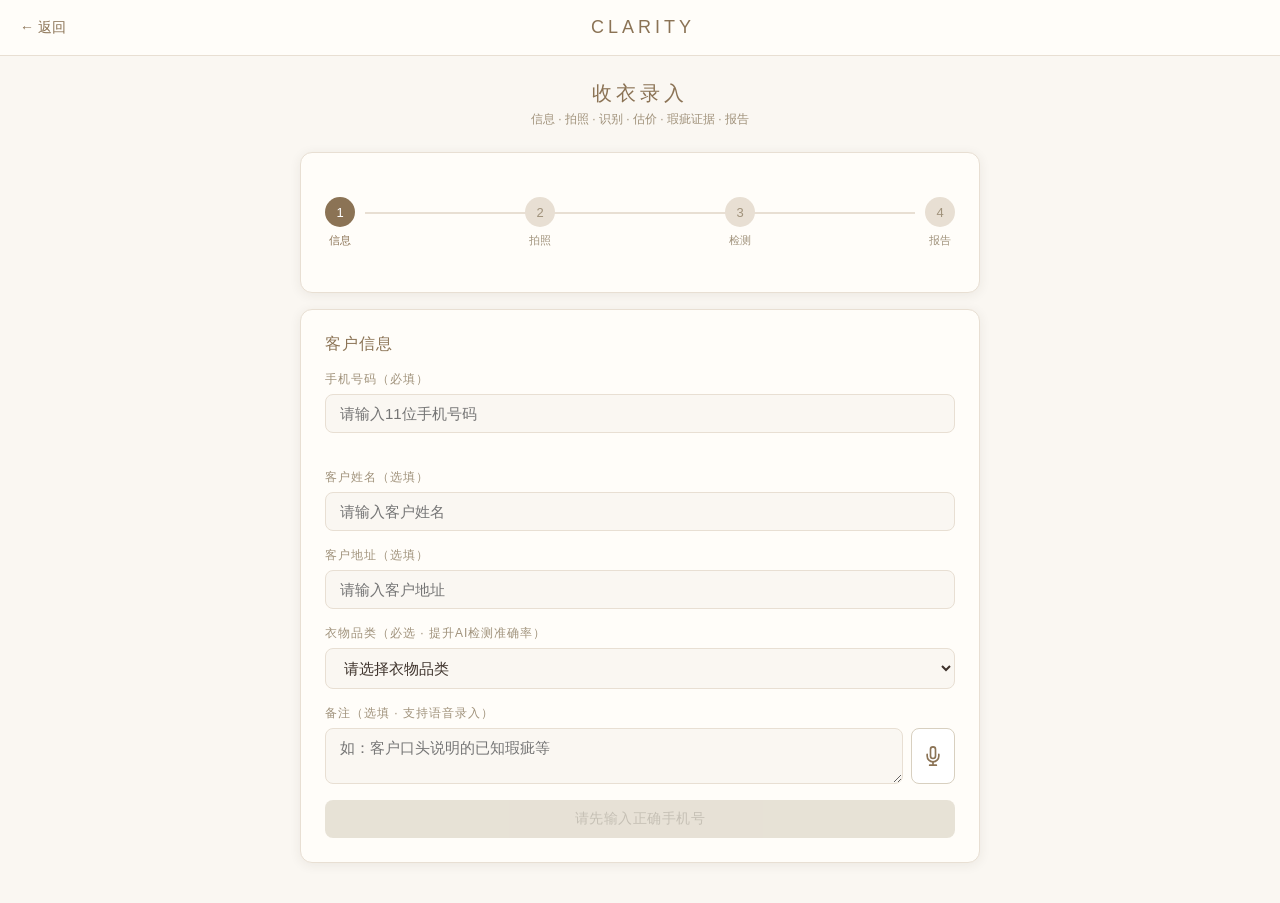
==== templates/intake.html @ 0cf4299a "Add files via upload" ====
<!DOCTYPE html>
<html lang="zh-CN">
<head>
<meta charset="UTF-8">
<meta name="viewport" content="width=device-width, initial-scale=1.0, user-scalable=no">
<title>收衣录入 · 极净奢护</title>
<link rel="stylesheet" href="/static/css/style.css">
<style>
  .defect-section { margin-top: 20px; border-top: 1px solid var(--border); padding-top: 16px; }
  .defect-section-title {
    font-size: 14px; font-weight: 500; color: #C44; letter-spacing: 1px;
    margin-bottom: 12px; display: flex; align-items: center; gap: 8px;
  }
  .defect-count { font-size: 22px; font-weight: 300; }
  .defect-card {
    display: flex; gap: 14px; background: #FFFAF5; border: 1px solid #F0D8C0;
    border-radius: var(--radius); padding: 14px; margin-bottom: 10px;
    align-items: flex-start;
  }
  .defect-card.severe { background: #FFF5F5; border-color: #F5C0C0; }
  .defect-thumb {
    width: 80px; height: 80px; border-radius: 6px; overflow: hidden;
    position: relative; flex-shrink: 0; background: #f0e8db;
    border: 1px solid #e0d5c5;
  }
  .defect-thumb img { width: 100%; height: 100%; object-fit: cover; }
  .defect-thumb .marker {
    position: absolute; border: 2px solid #E44; border-radius: 50%;
    box-shadow: 0 0 0 2px rgba(228,68,68,0.25);
    animation: pulse-marker 1.5s ease-in-out infinite;
  }
  @keyframes pulse-marker {
    0%, 100% { box-shadow: 0 0 0 2px rgba(228,68,68,0.25); }
    50% { box-shadow: 0 0 0 6px rgba(228,68,68,0.08); }
  }
  .defect-info { flex: 1; min-width: 0; }
  .defect-info .name { font-size: 14px; font-weight: 500; color: var(--text); display: flex; align-items: center; gap: 6px; }
  .defect-info .desc { font-size: 12px; color: var(--text-muted); margin-top: 4px; line-height: 1.5; }
  .defect-info .risk {
    font-size: 11px; color: #C44; margin-top: 6px; padding: 6px 8px;
    background: #FFF0F0; border-radius: 4px; border-left: 2px solid #E88;
  }
  .sev-tag {
    display: inline-block; padding: 2px 8px; border-radius: 10px; font-size: 10px; font-weight: 500; letter-spacing: 0.5px;
  }
  .sev-low { background: #FFF8E1; color: #F57F17; }
  .sev-medium { background: #FFF0E0; color: #E65100; }
  .sev-high { background: #FFE0E0; color: #C62828; }
  .no-defect { text-align: center; padding: 16px; color: var(--sage); font-size: 13px; }
  .defect-actions { display: flex; gap: 8px; margin-top: 10px; }
  .defect-btn {
    padding: 6px 14px; border-radius: 4px; font-size: 12px; cursor: pointer;
    border: 1px solid; transition: all 0.2s; font-weight: 500; letter-spacing: 0.5px;
  }
  .defect-btn.confirm {
    background: #F2FAF4; color: #4A7C59; border-color: #7BAF8A;
  }
  .defect-btn.confirm:hover { background: #4A7C59; color: #fff; }
  .defect-btn.confirm.active { background: #4A7C59; color: #fff; pointer-events: none; }
  .defect-btn.delete {
    background: #FFF5F5; color: #C62828; border-color: #E8A0A0;
  }
  .defect-btn.delete:hover { background: #C62828; color: #fff; }
  .defect-card.confirmed { border-left: 4px solid #4A7C59; background: #F6FAF7; }
  .defect-card.confirmed .defect-thumb { border-color: #7BAF8A; }
  .defect-card.deleted {
    opacity: 0.35; transform: scale(0.98); transition: all 0.35s ease;
    pointer-events: none;
  }
  .delete-badge {
    position: absolute; top: 0; left: 0; right: 0; bottom: 0;
    background: rgba(198,40,40,0.12); display: flex; align-items: center; justify-content: center;
    font-size: 28px;
  }
  .confirm-badge {
    display: inline-block; background: #4A7C59; color: #fff; padding: 1px 8px;
    border-radius: 3px; font-size: 10px; font-weight: 500; margin-left: 6px;
  }
  .phone-hint { font-size: 11px; margin-top: 4px; min-height: 16px; transition: color 0.2s; }
  .phone-hint.error { color: #C62828; }
  .phone-hint.valid { color: #4A7C59; }
  .form-input.input-error { border-color: #E88; background: #FFF5F5; }
  .form-input.input-valid { border-color: #7BAF8A; background: #F6FAF7; }
  .photo-annotated {
    position: relative; border-radius: var(--radius); overflow: hidden;
    margin-bottom: 12px; background: #f0e8db;
  }
  .photo-annotated img { width: 100%; display: block; }
  .photo-annotated .anno-dot {
    position: absolute; width: 28px; height: 28px; border-radius: 50%;
    border: 2px solid #E44; background: rgba(228,68,68,0.2);
    box-shadow: 0 0 0 4px rgba(228,68,68,0.12);
    transform: translate(-50%, -50%); cursor: pointer;
    animation: pulse-marker 1.5s ease-in-out infinite;
    display: flex; align-items: center; justify-content: center;
    font-size: 12px; color: #fff; font-weight: 600;
  }

  /* ─── 语音录入 ─── */
  .voice-group { display: flex; gap: 8px; align-items: stretch; }
  .voice-group textarea.form-input { flex: 1; resize: vertical; min-height: 42px; }
  .btn-voice {
    width: 44px; min-width: 44px; border: 1.5px solid #D8D0C0; border-radius: var(--radius);
    background: #fff; color: #8B7355; cursor: pointer; display: flex;
    align-items: center; justify-content: center; font-size: 20px;
    transition: all 0.25s; position: relative; flex-shrink: 0;
  }
  .btn-voice:hover { border-color: #B8A080; color: #6B5D4A; background: #FAF8F5; }
  .btn-voice.recording {
    background: #FFF0F0; border-color: #E88; color: #C62828;
    animation: voice-pulse 1.2s ease-in-out infinite;
  }
  @keyframes voice-pulse {
    0%, 100% { box-shadow: 0 0 0 0 rgba(198,40,40,0.25); }
    50% { box-shadow: 0 0 0 10px rgba(198,40,40,0); }
  }
  .btn-voice.recording::after {
    content: ''; position: absolute; top: -4px; right: -4px; width: 10px; height: 10px;
    background: #C62828; border-radius: 50%; animation: voice-blink 0.8s step-end infinite;
  }
  @keyframes voice-blink {
    0%, 100% { opacity: 1; }
    50% { opacity: 0.2; }
  }
  .btn-voice:disabled { opacity: 0.4; cursor: not-allowed; border-color: #E8E0D8; }
  .voice-hint { font-size: 10px; color: var(--text-muted); margin-top: 4px; transition: color 0.3s; }
  .voice-hint.recording { color: #C62828; }

  /* ─── 报告按钮禁用态 ─── */
  .btn-success:disabled {
    background: #D8D0C0; border-color: #C8BFA8; color: #A09888;
    cursor: not-allowed; opacity: 0.6; box-shadow: none;
  }
  .btn-primary:disabled {
    background: #D8D0C0; border-color: #C8BFA8; color: #A09888;
    cursor: not-allowed; opacity: 0.6; box-shadow: none;
  }

  /* ─── 视频录制 ─── */
  .video-zone {
    border: 2px dashed #C8B8A0; border-radius: var(--radius); padding: 20px;
    text-align: center; cursor: pointer; transition: all 0.2s;
    background: #FAF8F5; margin-top: 12px;
  }
  .video-zone:hover { border-color: #8B7355; background: #F5F1E8; }
  .video-zone .icon { font-size: 28px; margin-bottom: 6px; }
  .video-zone .hint { font-size: 12px; color: var(--text-muted); }
  .video-zone .hint strong { color: var(--earth); }
  .video-zone input[type="file"] { display: none; }
  .video-preview { margin-top: 8px; }
  .video-preview video { width: 100%; max-height: 240px; border-radius: 8px; background: #000; }
  .video-preview .remove {
    position: absolute; top: 4px; right: 4px; width: 24px; height: 24px;
    background: rgba(0,0,0,0.55); color: #fff; border: none; border-radius: 50%;
    font-size: 14px; cursor: pointer; display: flex; align-items: center; justify-content: center;
  }
  .video-preview-item { position: relative; display: inline-block; width: 100%; max-width: 400px; }

</style>
</head>
<body>

<nav class="nav">
  <a href="/" style="text-decoration:none;color:var(--earth);font-size:14px;">&larr; 返回</a>
  <div class="nav-brand">CLARITY</div>
  <div style="width:40px"></div>
</nav>

<div class="container">
  <div style="text-align:center;margin-bottom:24px;">
    <h1 style="font-size:20px;font-weight:300;color:var(--earth);letter-spacing:4px;">收衣录入</h1>
    <p style="font-size:12px;color:var(--text-muted);margin-top:4px;">信息 · 拍照 · 识别 · 估价 · 瑕疵证据 · 报告</p>
  </div>

  <div class="card">
    <div class="steps" id="steps">
      <div class="step active" id="step1"><div class="dot">1</div>信息</div>
      <div class="step" id="step2"><div class="dot">2</div>拍照</div>
      <div class="step" id="step3"><div class="dot">3</div>检测</div>
      <div class="step" id="step4"><div class="dot">4</div>报告</div>
    </div>
  </div>

  <!-- 第一步：客户信息 -->
  <div id="section-info" class="card">
    <div class="card-title">客户信息</div>
    <div class="form-group">
      <label class="form-label">手机号码（必填）</label>
      <input type="tel" class="form-input" id="customerPhone" placeholder="请输入11位手机号码" maxlength="11" autocomplete="tel" inputmode="numeric" oninput="validatePhone()">
      <div class="phone-hint" id="phoneHint"></div>
    </div>
    <div class="form-group">
      <label class="form-label">客户姓名（选填）</label>
      <input type="text" class="form-input" id="customerName" placeholder="请输入客户姓名">
    </div>
    <div class="form-group">
      <label class="form-label">客户地址（选填）</label>
      <input type="text" class="form-input" id="customerAddress" placeholder="请输入客户地址">
    </div>
    <div class="form-group">
      <label class="form-label">衣物品类（必选 · 提升AI检测准确率）</label>
      <select class="form-input" id="garmentType" style="appearance:auto;cursor:pointer;">
        <option value="">请选择衣物品类</option>
        <option value="上衣">上衣</option>
        <option value="裤子">裤子</option>
        <option value="裙子">裙子</option>
        <option value="外套">外套</option>
        <option value="连衣裙">连衣裙</option>
        <option value="西装">西装</option>
        <option value="其他">其他</option>
      </select>
    </div>
    <div class="form-group">
      <label class="form-label">备注（选填 · 支持语音录入）</label>
      <div class="voice-group">
        <textarea class="form-input" id="notes" placeholder="如：客户口头说明的已知瑕疵等" rows="2"></textarea>
        <button class="btn-voice" id="btnVoice" onclick="toggleVoice()" title="语音录入">
          <svg width="20" height="20" viewBox="0 0 24 24" fill="none" stroke="currentColor" stroke-width="2" stroke-linecap="round" stroke-linejoin="round"><path d="M12 1a3 3 0 0 0-3 3v8a3 3 0 0 0 6 0V4a3 3 0 0 0-3-3z"/><path d="M19 10v2a7 7 0 0 1-14 0v-2"/><line x1="12" y1="19" x2="12" y2="23"/><line x1="8" y1="23" x2="16" y2="23"/></svg>
        </button>
      </div>
      <div class="voice-hint" id="voiceHint"></div>
    </div>
    <div style="display:flex;gap:12px;">
      <button class="btn btn-primary" id="btnNextInfo" onclick="goToUpload()" style="flex:1;" disabled>请先输入正确手机号</button>
    </div>
  </div>

  <!-- 第二步：上传照片 -->
  <div id="section-upload" class="card" style="display:none;">
    <div class="card-title">拍摄 / 上传衣物照片</div>
    <div class="upload-zone" id="uploadZone" onclick="document.getElementById('fileInput').click()">
      <div class="icon">&#128248;</div>
      <div class="hint">点击拍照或选择照片<br><strong>支持多张，建议拍摄商标、面料、整体、局部细节</strong></div>
      <input type="file" id="fileInput" accept="image/*" capture="environment" multiple hidden>
    </div>
    <div class="photo-preview" id="photoPreview"></div>

    <!-- 视频录制（可选） -->
    <div style="margin-top:20px;padding-top:16px;border-top:1px solid var(--border);">
      <div style="font-size:12px;color:var(--text-muted);margin-bottom:8px;letter-spacing:1px;">辅助视频（选填）</div>
      <div class="video-zone" id="videoZone" onclick="document.getElementById('videoInput').click()">
        <div class="icon">🎥</div>
        <div class="hint">点击录制视频<br><strong>用于完整记录衣物全貌，辅助AI检测</strong></div>
        <input type="file" id="videoInput" accept="video/*" capture="environment" hidden>
      </div>
      <div class="video-preview" id="videoPreview" style="display:none;"></div>
    </div>

    <div style="display:flex;gap:12px;">
      <button class="btn btn-outline" onclick="goToInfo()">上一步：客户信息</button>
      <button class="btn btn-primary btn-block btn-lg" onclick="submitIntake()" id="btnSubmit" disabled>
        提交检测 &rarr;
      </button>
    </div>
  </div>

  <!-- 第三步：AI检测中 -->
  <div id="section-detecting" class="card" style="display:none;text-align:center;">
    <div class="loading">
      <div class="spinner"></div>
      <div>AI 正在分析识别中…</div>
      <div style="font-size:11px;color:var(--text-muted);margin-top:4px;">检测品牌、面料、品类、成色、瑕疵</div>
    </div>
  </div>

  <!-- 第四步：检测结果 + 报告 -->
  <div id="section-result" class="card" style="display:none;">
    <div class="card-title">AI 智能检测结果</div>
    <div id="detectionContent"></div>
    <div id="defectEvidence"></div>
    <div style="display:flex;gap:12px;margin-top:20px;">
      <button class="btn btn-outline" onclick="resetIntake()">重新录入</button>
      <button class="btn btn-primary" id="btnRegenReport" onclick="regenReport()" style="display:none;flex:1;">根据已确认瑕疵重新生成收衣报告</button>
    </div>
  </div>
</div>

<div class="toast" id="toast"></div>

<script>
let uploadedFiles = [];

const fileInput = document.getElementById('fileInput');
const uploadZone = document.getElementById('uploadZone');
const photoPreview = document.getElementById('photoPreview');
const btnSubmit = document.getElementById('btnSubmit');

fileInput.addEventListener('change', handleFiles);

uploadZone.addEventListener('dragover', e => { e.preventDefault(); uploadZone.classList.add('drag-over'); });
uploadZone.addEventListener('dragleave', () => uploadZone.classList.remove('drag-over'));
uploadZone.addEventListener('drop', e => {
  e.preventDefault();
  uploadZone.classList.remove('drag-over');
  handleFiles({ target: { files: e.dataTransfer.files } });
});

function handleFiles(e) {
  const files = Array.from(e.target.files);
  files.forEach(f => {
    if (!f.type.startsWith('image/')) return;
    const formData = new FormData();
    formData.append('file', f);
    fetch('/api/upload', { method: 'POST', body: formData })
      .then(r => r.json())
      .then(data => {
        if (data.success) {
          uploadedFiles.push(...data.files);
          renderPreviews();
          updateSubmitBtn();
        }
      });
  });
}

function renderPreviews() {
  photoPreview.innerHTML = uploadedFiles.map((f, i) => `
    <div class="photo-preview-item">
      <img src="/uploads/${f}">
      <button class="remove" onclick="removePhoto(${i})">&times;</button>
    </div>`).join('');
  updateSubmitBtn();
}

function removePhoto(i) { uploadedFiles.splice(i, 1); renderPreviews(); }

// ─── 视频录制 ─────────────────────────────────────────────
let videoFile = null;

document.getElementById('videoInput').addEventListener('change', handleVideo);
function handleVideo(e) {
  const file = e.target.files[0];
  if (!file || !file.type.startsWith('video/')) return;
  videoFile = file;
  renderVideoPreview();
}

function renderVideoPreview() {
  const container = document.getElementById('videoPreview');
  if (!videoFile) { container.style.display = 'none'; container.innerHTML = ''; return; }
  const url = URL.createObjectURL(videoFile);
  container.style.display = '';
  container.innerHTML = `
    <div class="video-preview-item">
      <video src="${url}" controls playsinline></video>
      <button class="remove" onclick="removeVideo()">&times;</button>
    </div>`;
}

function removeVideo() {
  videoFile = null;
  document.getElementById('videoInput').value = '';
  renderVideoPreview();
}

function updateSubmitBtn() {
  btnSubmit.disabled = uploadedFiles.length === 0 && !videoFile;
}

function setStep(n) {
  document.querySelectorAll('.step').forEach((s, i) => {
    s.className = 'step' + (i+1 < n ? ' done' : '') + (i+1 === n ? ' active' : '');
  });
}

function goToUpload() {
  // 验证手机号（姓名选填）
  const phone = document.getElementById('customerPhone').value.trim();
  if (!phone) return toast('请先输入手机号码');
  if (!/^1[3-9]\d{9}$/.test(phone)) return toast('手机号码格式不正确');
  const gtype = document.getElementById('garmentType').value;
  if (!gtype) return toast('请选择衣物品类');

  document.getElementById('section-info').style.display = 'none';
  document.getElementById('section-upload').style.display = '';
  setStep(2);
}

function goToInfo() {
  document.getElementById('section-upload').style.display = 'none';
  document.getElementById('section-info').style.display = '';
  setStep(1);
}

function sevTag(severity) {
  const map = { low: 'sev-low', medium: 'sev-medium', high: 'sev-high' };
  const labels = { low: '轻微', medium: '中等', high: '严重' };
  return `<span class="sev-tag ${map[severity] || 'sev-low'}">${labels[severity] || severity}</span>`;
}

// ─── 瑕疵确认/删除状态管理 ────────────────────────────
let defectsState = {};  // { defectId: 'pending' | 'confirmed' | 'deleted' }
let rawDefects = [];    // 原始AI检测结果

function buildDefectHTML(defects, photos) {
  if (!defects || defects.length === 0) {
    return `<div class="defect-section">
      <div class="defect-section-title"><span class="defect-count">&#10003;</span> 瑕疵检测</div>
      <div class="no-defect">未检测到明显瑕疵，衣物状态良好</div>
    </div>`;
  }

  // 初始化状态
  defects.forEach(d => {
    if (!(d.id in defectsState)) defectsState[d.id] = 'pending';
  });

  const sevOrder = { high: 0, medium: 1, low: 2 };
  const sorted = [...defects].sort((a, b) => sevOrder[a.severity] - sevOrder[b.severity]);

  const activeDefects = sorted.filter(d => defectsState[d.id] !== 'deleted');
  const confirmedCount = activeDefects.filter(d => defectsState[d.id] === 'confirmed').length;
  const pendingCount = activeDefects.filter(d => defectsState[d.id] === 'pending').length;
  const highActive = activeDefects.filter(d => d.severity === 'high').length;
  const mediumActive = activeDefects.filter(d => d.severity === 'medium').length;

  let warningBanner = '';
  if (pendingCount > 0) {
    warningBanner = `<div style="background:#FFF8E1;border:1px solid #F5D97E;border-radius:var(--radius);padding:10px 14px;margin-bottom:12px;font-size:12px;color:#C4943A;">
      &#9888; 还有 <strong>${pendingCount}</strong> 处瑕疵待确认，请逐条核实后点击 ✓确认 或 ✗删除
    </div>`;
  } else if (highActive > 0) {
    warningBanner = `<div style="background:#FFF0F0;border:1px solid #F5C0C0;border-radius:var(--radius);padding:10px 14px;margin-bottom:12px;font-size:12px;color:#C62828;">
      &#9888; 已确认 <strong>${highActive}</strong> 处严重瑕疵、<strong>${mediumActive}</strong> 处中等瑕疵，已拍照存证
    </div>`;
  }

  const cards = sorted.map((d, i) => {
    const state = defectsState[d.id] || 'pending';
    const isConfirmed = state === 'confirmed';
    const isDeleted = state === 'deleted';
    const photoSrc = photos[d.photo_index] ? `/uploads/${photos[d.photo_index]}` : '';
    const a = d.annotation;
    const markerStyle = `left:${a.x}%;top:${a.y}%;width:${a.width}px;height:${a.height}px;`;

    return `<div class="defect-card ${d.severity === 'high' ? 'severe' : ''} ${isConfirmed ? 'confirmed' : ''} ${isDeleted ? 'deleted' : ''}" id="defect-${d.id}">
      <div class="defect-thumb">
        ${photoSrc ? `<img src="${photoSrc}" alt="瑕疵${i+1}"><div class="marker" style="${markerStyle}"></div>` : `<div style="display:flex;align-items:center;justify-content:center;height:100%;font-size:24px;">${d.icon}</div>`}
        ${isDeleted ? '<div class="delete-badge">&#10005;</div>' : ''}
      </div>
      <div class="defect-info">
        <div class="name">${d.icon} ${d.name} ${sevTag(d.severity)} <span style="font-size:10px;color:var(--text-muted);">#${d.id}</span>${isConfirmed ? '<span class="confirm-badge">已确认</span>' : ''}</div>
        <div class="desc">${d.description}</div>
        <div class="risk">&#9888; ${d.risk}</div>
        ${isDeleted ? '' : `<div class="defect-actions">
          <button class="defect-btn confirm${isConfirmed ? ' active' : ''}" onclick="confirmDefect('${d.id}')" ${isConfirmed ? 'disabled' : ''}>
            ${isConfirmed ? '&#10003; 已确认' : '&#10003; 确认'}
          </button>
          <button class="defect-btn delete" onclick="deleteDefect('${d.id}')" ${isConfirmed ? 'disabled' : ''}>
            &#10005; 删除
          </button>
        </div>`}
      </div>
    </div>`;
  }).join('');

  return `<div class="defect-section" id="defectSection">
    <div class="defect-section-title">
      <span class="defect-count" style="color:${pendingCount > 0 ? '#C4943A' : '#4A7C59'};">${activeDefects.length}</span>
      处瑕疵${pendingCount > 0 ? `（${confirmedCount} 已确认 / ${pendingCount} 待确认）` : '已确认存证'}
    </div>
    ${warningBanner}
    ${cards}
    <div style="margin-top:12px;font-size:11px;color:var(--text-muted);text-align:center;padding:8px;background:${pendingCount > 0 ? '#FFF8E1' : '#F2FAF4'};border-radius:6px;">
      ${pendingCount > 0 ? '&#128269; 请逐条核实AI检测结果，确认无误后点击 ✓确认，误识别点击 ✗删除' : '&#128274; 全部瑕疵已确认存证，洗护前后如有争议可随时调取对比'}
    </div>
  </div>`;
}

function confirmDefect(id) {
  defectsState[id] = 'confirmed';
  refreshDefectEvidence();
}

function deleteDefect(id) {
  defectsState[id] = 'deleted';
  refreshDefectEvidence();
}

function refreshDefectEvidence() {
  if (rawDefects.length === 0) return;

  document.getElementById('defectEvidence').innerHTML = buildDefectHTML(rawDefects, uploadedFiles);

  const pendingCount = rawDefects.filter(d => defectsState[d.id] === 'pending').length;
  const confirmedCount = rawDefects.filter(d => defectsState[d.id] === 'confirmed').length;
  const resolvedCount = confirmedCount + rawDefects.filter(d => defectsState[d.id] === 'deleted').length;

  const btnRegen = document.getElementById('btnRegenReport');
  if (btnRegen) {
    btnRegen.style.display = pendingCount === 0 ? '' : 'none';
  }
}

function validatePhone() {
  const input = document.getElementById('customerPhone');
  const hint = document.getElementById('phoneHint');
  const btn = document.getElementById('btnNextInfo');
  if (btn) { btn.disabled = true; btn.textContent = '请先输入正确手机号'; }
  let raw = input.value.replace(/\s/g, '');

  const cleaned = raw.replace(/\D/g, '');
  if (cleaned !== raw) {
    input.value = cleaned;
    raw = cleaned;
  }

  if (raw.length > 11) {
    input.value = raw.slice(0, 11);
    raw = input.value;
  }

  if (!raw) {
    hint.textContent = '';
    hint.className = 'phone-hint';
    input.className = 'form-input';
    return;
  }

  if (raw[0] !== '1') {
    hint.textContent = '手机号码必须以 1 开头';
    hint.className = 'phone-hint error';
    input.className = 'form-input input-error';
    return;
  }

  if (raw.length >= 2 && !/^1[3-9]/.test(raw)) {
    hint.textContent = '第二位必须是 3~9 之间的数字';
    hint.className = 'phone-hint error';
    input.className = 'form-input input-error';
    return;
  }

  if (raw.length < 11) {
    hint.textContent = `还差 ${11 - raw.length} 位数字`;
    hint.className = 'phone-hint';
    input.className = 'form-input';
    return;
  }

  if (/^1[3-9]\d{9}$/.test(raw)) {
    hint.textContent = '\u2713 手机号码格式正确';
    hint.className = 'phone-hint valid';
    input.className = 'form-input input-valid';
    if (btn) { btn.disabled = false; btn.textContent = '下一步：上传照片 \u2192'; }
  } else {
    hint.textContent = '请输入有效的11位手机号码';
    hint.className = 'phone-hint error';
    input.className = 'form-input input-error';
  }
}

async function submitIntake() {
  const name = document.getElementById('customerName').value.trim();
  const phone = document.getElementById('customerPhone').value.trim();
  if (!phone) return toast('请输入手机号码');
  if (!/^1[3-9]\d{9}$/.test(phone)) return toast('手机号码格式不正确，请输入有效的11位手机号');
  if (uploadedFiles.length === 0 && !videoFile) return toast('请先上传至少一张衣物照片或录制一段视频');
  if (videoFile && videoFile.size > 200 * 1024 * 1024) return toast('视频文件不能超过200MB');

  document.getElementById('section-upload').style.display = 'none';
  document.getElementById('section-detecting').style.display = '';
  setStep(3);

  const formData = new FormData();
  formData.append('customer_name', name);
  formData.append('customer_phone', phone);
  formData.append('customer_address', document.getElementById('customerAddress').value.trim());
  formData.append('garment_type', document.getElementById('garmentType').value);
  formData.append('notes', document.getElementById('notes').value);
  formData.append('photos', JSON.stringify(uploadedFiles));
  if (videoFile) formData.append('video', videoFile, videoFile.name);

  try {
    const resp = await fetch('/api/intake', { method: 'POST', body: formData });
    const data = await resp.json();

    if (!data.success) return toast(data.error || '检测失败');

    document.getElementById('section-detecting').style.display = 'none';
    document.getElementById('section-result').style.display = '';
    setStep(4);

    const d = data.detection;
    const defects = d.defects || [];
    rawDefects = defects;
    defectsState = {};

    document.getElementById('detectionContent').innerHTML = `
      <div class="detection-grid">
        <div class="detection-item"><div class="label">品牌</div><div class="value">${d.brand.name} <span style="font-size:11px;color:var(--text-muted)">${Math.round(d.brand.confidence*100)}%</span></div></div>
        <div class="detection-item"><div class="label">品牌层级</div><div class="value"><span class="badge" style="background:#FFF3E0;color:#E65100;">${d.brand_tier || '-'}</span></div></div>
        <div class="detection-item"><div class="label">面料材质</div><div class="value">${d.material.name} <span style="font-size:11px;color:var(--text-muted)">${Math.round(d.material.confidence*100)}%</span></div></div>
        <div class="detection-item"><div class="label">品类</div><div class="value">${d.category.name} <span style="font-size:11px;color:var(--text-muted)">${Math.round(d.category.confidence*100)}%</span></div></div>
        <div class="detection-item"><div class="label">颜色</div><div class="value">${d.color.name}</div></div>
        <div class="detection-item"><div class="label">整体成色</div><div class="value">${d.condition.label}</div></div>
      </div>
      <div class="detection-value">
        <div class="price">&yen; ${d.estimated_value.toLocaleString()}</div>
        <div class="note">市场估价（品牌·材质·品类·成色·瑕疵综合评估）</div>
      </div>`;

    document.getElementById('defectEvidence').innerHTML = buildDefectHTML(defects, uploadedFiles);

    // 无瑕疵直接跳转报告，有瑕疵需全部确认后再生成
    if (defects.length === 0) {
      window.location.href = data.report_url;
      return;
    }
  } catch (err) {
    toast('网络错误，请重试');
    console.error(err);
  }
}

async function regenReport() {
  const confirmedIds = rawDefects.filter(d => defectsState[d.id] === 'confirmed').map(d => d.id);
  const deletedIds = rawDefects.filter(d => defectsState[d.id] === 'deleted').map(d => d.id);
  const pendingCount = rawDefects.filter(d => defectsState[d.id] === 'pending').length;
  if (pendingCount > 0) return toast(`还有 ${pendingCount} 处瑕疵未确认，请先全部核实`);

  const formData = new FormData();
  formData.append('confirmed_defects', JSON.stringify(confirmedIds));
  formData.append('deleted_defects', JSON.stringify(deletedIds));

  try {
    const resp = await fetch('/api/intake/confirm-defects', { method: 'POST', body: formData });
    const data = await resp.json();
    if (!data.success) return toast(data.error || '操作失败');
    window.location.href = data.report_url;
  } catch (err) {
    toast('网络错误');
  }
}

function resetIntake() {
  uploadedFiles = [];
  rawDefects = [];
  defectsState = {};
  photoPreview.innerHTML = '';
  document.getElementById('customerName').value = '';
  document.getElementById('customerPhone').value = '';
  document.getElementById('customerAddress').value = '';
  document.getElementById('garmentType').value = '';
  document.getElementById('notes').value = '';
  document.getElementById('section-result').style.display = 'none';
  document.getElementById('section-info').style.display = '';
  // 清理视频
  videoFile = null;
  document.getElementById('videoInput').value = '';
  document.getElementById('videoPreview').style.display = 'none';
  document.getElementById('videoPreview').innerHTML = '';
  btnSubmit.disabled = true;
  setStep(1);
}

// ─── 语音录入 ────────────────────────────────────────────
let voiceRecognition = null;
let voiceRecording = false;

function initVoice() {
  const SpeechRecognition = window.SpeechRecognition || window.webkitSpeechRecognition;
  if (!SpeechRecognition) {
    document.getElementById('btnVoice').disabled = true;
    document.getElementById('btnVoice').title = '当前浏览器不支持语音录入';
    document.getElementById('voiceHint').textContent = '当前浏览器不支持语音录入，请使用 Chrome 或 Edge';
    return;
  }

  voiceRecognition = new SpeechRecognition();
  voiceRecognition.lang = 'zh-CN';
  voiceRecognition.interimResults = true;
  voiceRecognition.continuous = true;
  voiceRecognition.maxAlternatives = 1;

  voiceRecognition.onresult = (event) => {
    const notesEl = document.getElementById('notes');
    let finalText = '';
    let interimText = '';

    for (let i = event.resultIndex; i < event.results.length; i++) {
      const result = event.results[i];
      if (result.isFinal) {
        finalText += result[0].transcript;
      } else {
        interimText += result[0].transcript;
      }
    }

    if (finalText) {
      const cursor = notesEl.selectionStart;
      const before = notesEl.value.substring(0, cursor);
      const after = notesEl.value.substring(cursor);
      notesEl.value = before + finalText + after;
      notesEl.setSelectionRange(cursor + finalText.length, cursor + finalText.length);
    }

    const hint = document.getElementById('voiceHint');
    if (interimText) {
      hint.textContent = '识别中: ' + interimText;
    } else {
      hint.textContent = '正在聆听...';
    }
  };

  voiceRecognition.onerror = (event) => {
    const hint = document.getElementById('voiceHint');
    switch (event.error) {
      case 'not-allowed':
        hint.textContent = '麦克风权限被拒绝，请在浏览器设置中允许';
        break;
      case 'no-speech':
        hint.textContent = '未检测到语音，请再试一次';
        break;
      case 'audio-capture':
        hint.textContent = '未找到麦克风设备';
        break;
      default:
        hint.textContent = '语音识别出错: ' + event.error;
    }
    stopVoice();
  };

  voiceRecognition.onend = () => {
    if (voiceRecording) {
      try { voiceRecognition.start(); } catch(e) { stopVoice(); }
    } else {
      stopVoice();
    }
  };
}

function toggleVoice() {
  if (voiceRecording) {
    stopVoice();
  } else {
    startVoice();
  }
}

function startVoice() {
  if (!voiceRecognition) return;
  try {
    voiceRecognition.start();
    voiceRecording = true;
    document.getElementById('btnVoice').classList.add('recording');
    document.getElementById('btnVoice').title = '点击停止录音';
    document.getElementById('voiceHint').classList.add('recording');
    document.getElementById('voiceHint').textContent = '正在聆听...';
  } catch (e) {
    document.getElementById('voiceHint').textContent = '启动语音识别失败，请刷新后重试';
  }
}

function stopVoice() {
  voiceRecording = false;
  try { voiceRecognition.stop(); } catch(e) {}
  document.getElementById('btnVoice').classList.remove('recording');
  document.getElementById('btnVoice').title = '语音录入';
  document.getElementById('voiceHint').classList.remove('recording');
  document.getElementById('voiceHint').textContent = '';
}

// 页面加载时初始化
initVoice();

function toast(msg) {
  const t = document.getElementById('toast');
  t.textContent = msg;
  t.classList.add('show');
  setTimeout(() => t.classList.remove('show'), 2500);
}
</script>
</body>
</html>
---- static/css/style.css ----
/* 极净奢护 CLARITY · 品牌设计系统 */

:root {
  --cream: #FAF7F2;
  --cream-dark: #F0EBE0;
  --earth: #8B7355;
  --earth-deep: #6B5D4F;
  --earth-light: #C8B299;
  --sage: #4A7C59;
  --sage-light: #7BAF8A;
  --sage-bg: #F2FAF4;
  --warm-white: #FFFDF9;
  --text: #3D322B;
  --text-muted: #A0927B;
  --text-light: #C4B8A7;
  --border: #E8DFD3;
  --danger: #C44;
  --shadow: 0 2px 12px rgba(61, 50, 43, 0.08);
  --radius: 8px;
  --radius-lg: 12px;
  --font: 'PingFang SC', 'Microsoft YaHei', -apple-system, sans-serif;
}

* { margin: 0; padding: 0; box-sizing: border-box; }

body {
  font-family: var(--font);
  background: var(--cream);
  color: var(--text);
  min-height: 100vh;
  -webkit-font-smoothing: antialiased;
}

/* ─── Navigation ─── */
.nav {
  background: var(--warm-white);
  border-bottom: 1px solid var(--border);
  padding: 0 20px;
  display: flex;
  align-items: center;
  justify-content: space-between;
  height: 56px;
  position: sticky;
  top: 0;
  z-index: 100;
}
.nav-brand {
  font-size: 18px;
  font-weight: 300;
  letter-spacing: 4px;
  color: var(--earth);
}
.nav-links { display: flex; gap: 24px; }
.nav-links a {
  font-size: 13px;
  color: var(--text-muted);
  text-decoration: none;
  letter-spacing: 0.5px;
  transition: color 0.2s;
}
.nav-links a:hover, .nav-links a.active { color: var(--earth); }

/* ─── Layout ─── */
.container { max-width: 720px; margin: 0 auto; padding: 24px 20px; }

/* ─── Cards ─── */
.card {
  background: var(--warm-white);
  border: 1px solid var(--border);
  border-radius: var(--radius-lg);
  padding: 24px;
  margin-bottom: 16px;
  box-shadow: var(--shadow);
}
.card-title {
  font-size: 16px;
  font-weight: 500;
  color: var(--earth);
  margin-bottom: 16px;
  letter-spacing: 1px;
}

/* ─── Forms ─── */
.form-group { margin-bottom: 16px; }
.form-label {
  display: block;
  font-size: 12px;
  color: var(--text-muted);
  letter-spacing: 1px;
  margin-bottom: 6px;
  text-transform: uppercase;
}
.form-input {
  width: 100%;
  padding: 10px 14px;
  border: 1px solid var(--border);
  border-radius: var(--radius);
  font-size: 15px;
  font-family: var(--font);
  color: var(--text);
  background: var(--cream);
  transition: border-color 0.2s;
  outline: none;
}
.form-input:focus { border-color: var(--earth-light); background: #fff; }

.btn {
  display: inline-flex;
  align-items: center;
  justify-content: center;
  gap: 8px;
  padding: 10px 24px;
  border: none;
  border-radius: var(--radius);
  font-size: 14px;
  font-family: var(--font);
  font-weight: 500;
  letter-spacing: 0.5px;
  cursor: pointer;
  transition: all 0.2s;
  text-decoration: none;
}
.btn-primary { background: var(--earth); color: #fff; }
.btn-primary:hover { background: var(--earth-deep); }
.btn-success { background: var(--sage); color: #fff; }
.btn-success:hover { background: #3A6347; }
.btn-outline {
  background: transparent;
  border: 1px solid var(--earth-light);
  color: var(--earth);
}
.btn-outline:hover { background: var(--cream-dark); }
.btn-block { width: 100%; }
.btn:disabled { opacity: 0.5; cursor: not-allowed; }
.btn-lg { padding: 14px 32px; font-size: 16px; }

/* ─── Photo Upload ─── */
.upload-zone {
  border: 2px dashed var(--border);
  border-radius: var(--radius-lg);
  padding: 40px 20px;
  text-align: center;
  cursor: pointer;
  transition: all 0.2s;
  background: var(--cream);
}
.upload-zone:hover, .upload-zone.drag-over {
  border-color: var(--earth-light);
  background: var(--cream-dark);
}
.upload-zone .icon { font-size: 36px; margin-bottom: 8px; }
.upload-zone .hint { font-size: 13px; color: var(--text-muted); }
.upload-zone .hint strong { color: var(--earth); }
.upload-zone input[type="file"] { display: none; }

.photo-preview {
  display: grid;
  grid-template-columns: repeat(auto-fill, minmax(140px, 1fr));
  gap: 12px;
  margin-top: 16px;
}
.photo-preview-item {
  position: relative;
  border-radius: var(--radius);
  overflow: hidden;
  background: var(--cream-dark);
  aspect-ratio: 1;
}
.photo-preview-item img {
  width: 100%;
  height: 100%;
  object-fit: cover;
}
.photo-preview-item .remove {
  position: absolute;
  top: 6px;
  right: 6px;
  width: 24px;
  height: 24px;
  background: rgba(0,0,0,0.5);
  color: #fff;
  border: none;
  border-radius: 50%;
  font-size: 14px;
  cursor: pointer;
  display: flex;
  align-items: center;
  justify-content: center;
}

/* ─── Detection Result ─── */
.detection-result {
  background: var(--sage-bg);
  border: 1px solid var(--sage-light);
  border-radius: var(--radius-lg);
  padding: 20px;
  margin-top: 16px;
  animation: fadeIn 0.4s ease;
}
@keyframes fadeIn { from { opacity: 0; transform: translateY(8px); } to { opacity: 1; transform: translateY(0); } }
.detection-result .title {
  font-size: 14px;
  font-weight: 500;
  color: var(--sage);
  margin-bottom: 12px;
  letter-spacing: 1px;
}
.detection-grid {
  display: grid;
  grid-template-columns: 1fr 1fr;
  gap: 10px;
}
.detection-item {
  background: #fff;
  padding: 10px 14px;
  border-radius: var(--radius);
}
.detection-item .label { font-size: 11px; color: var(--text-muted); }
.detection-item .value { font-size: 15px; font-weight: 500; color: var(--text); }
.detection-value {
  text-align: center;
  padding: 12px;
  margin-top: 12px;
  background: #fff;
  border-radius: var(--radius);
}
.detection-value .price {
  font-size: 32px;
  font-weight: 300;
  color: var(--sage);
}
.detection-value .note { font-size: 11px; color: var(--text-muted); margin-top: 4px; }

/* ─── Status Badge ─── */
.badge {
  display: inline-block;
  padding: 3px 10px;
  border-radius: 12px;
  font-size: 11px;
  font-weight: 500;
  letter-spacing: 0.5px;
}
.badge-received { background: #FFF3E0; color: #E65100; }
.badge-cleaning { background: #E3F2FD; color: #1565C0; }
.badge-ready { background: var(--sage-bg); color: var(--sage); }
.badge-delivered { background: #F3E5F5; color: #7B1FA2; }

/* ─── Status Steps ─── */
.steps {
  display: flex;
  justify-content: space-between;
  margin: 20px 0;
  position: relative;
}
.steps::before {
  content: '';
  position: absolute;
  top: 15px;
  left: 40px;
  right: 40px;
  height: 2px;
  background: var(--border);
  z-index: 0;
}
.step {
  display: flex;
  flex-direction: column;
  align-items: center;
  gap: 6px;
  position: relative;
  z-index: 1;
  font-size: 11px;
  color: var(--text-muted);
}
.step .dot {
  width: 30px;
  height: 30px;
  border-radius: 50%;
  background: var(--border);
  display: flex;
  align-items: center;
  justify-content: center;
  font-size: 13px;
}
.step.active .dot { background: var(--earth); color: #fff; }
.step.done .dot { background: var(--sage); color: #fff; }
.step.active { color: var(--earth); font-weight: 500; }
.step.done { color: var(--sage); }

/* ─── Comparison ─── */
.compare-container {
  display: grid;
  grid-template-columns: 1fr auto 1fr;
  gap: 12px;
  align-items: center;
  margin: 16px 0;
}
.compare-box {
  text-align: center;
  padding: 16px;
  border-radius: var(--radius);
}
.compare-box.before { background: #FFF8F0; border: 1px solid var(--border); }
.compare-box.after { background: var(--sage-bg); border: 1px solid var(--sage-light); }
.compare-arrow { font-size: 24px; color: var(--sage); }
.compare-box .label { font-size: 11px; letter-spacing: 1px; margin-bottom: 6px; }
.compare-box .val { font-size: 16px; font-weight: 500; }

/* ─── Score bars ─── */
.scores { display: grid; grid-template-columns: repeat(3, 1fr); gap: 10px; }
.score-item { text-align: center; padding: 12px; background: #fff; border-radius: var(--radius); border: 1px solid var(--border); }
.score-item .num { font-size: 20px; font-weight: 300; color: var(--sage); }
.score-item .lbl { font-size: 10px; color: var(--text-muted); margin-top: 4px; }
.score-bar { height: 4px; background: #E8EDE9; border-radius: 2px; margin-top: 6px; }
.score-fill { height: 100%; background: var(--sage); border-radius: 2px; }

/* ─── Dashboard ─── */
.stat-cards { display: grid; grid-template-columns: repeat(4, 1fr); gap: 12px; margin-bottom: 20px; }
.stat-card {
  background: var(--warm-white);
  border: 1px solid var(--border);
  border-radius: var(--radius-lg);
  padding: 16px;
  text-align: center;
}
.stat-card .num { font-size: 28px; font-weight: 300; color: var(--earth); }
.stat-card .lbl { font-size: 11px; color: var(--text-muted); margin-top: 4px; letter-spacing: 1px; }
.stat-card.sage .num { color: var(--sage); }

.order-table { width: 100%; border-collapse: collapse; }
.order-table th {
  text-align: left;
  font-size: 11px;
  font-weight: 500;
  color: var(--text-muted);
  padding: 10px 12px;
  letter-spacing: 1px;
  border-bottom: 1px solid var(--border);
}
.order-table td {
  padding: 10px 12px;
  font-size: 13px;
  border-bottom: 1px solid var(--cream-dark);
}
.order-table tr:hover { background: var(--cream); }
.order-table .link { color: var(--earth); text-decoration: none; font-weight: 500; }
.order-table .link:hover { text-decoration: underline; }

/* ─── Loading ─── */
.loading {
  display: flex;
  flex-direction: column;
  align-items: center;
  padding: 40px;
  color: var(--text-muted);
}
.spinner {
  width: 32px;
  height: 32px;
  border: 3px solid var(--border);
  border-top-color: var(--earth);
  border-radius: 50%;
  animation: spin 0.8s linear infinite;
  margin-bottom: 12px;
}
@keyframes spin { to { transform: rotate(360deg); } }

/* ─── Toast ─── */
.toast {
  position: fixed;
  bottom: 24px;
  left: 50%;
  transform: translateX(-50%);
  background: #333;
  color: #fff;
  padding: 12px 24px;
  border-radius: 24px;
  font-size: 13px;
  z-index: 999;
  opacity: 0;
  transition: opacity 0.3s;
  pointer-events: none;
}
.toast.show { opacity: 1; }
.toast.success { background: var(--sage); }

/* ─── Responsive ─── */
@media (max-width: 640px) {
  .stat-cards { grid-template-columns: repeat(2, 1fr); }
  .detection-grid { grid-template-columns: 1fr; }
  .container { padding: 16px 12px; }
  .steps { flex-wrap: wrap; gap: 8px; justify-content: center; }
  .steps::before { display: none; }
}
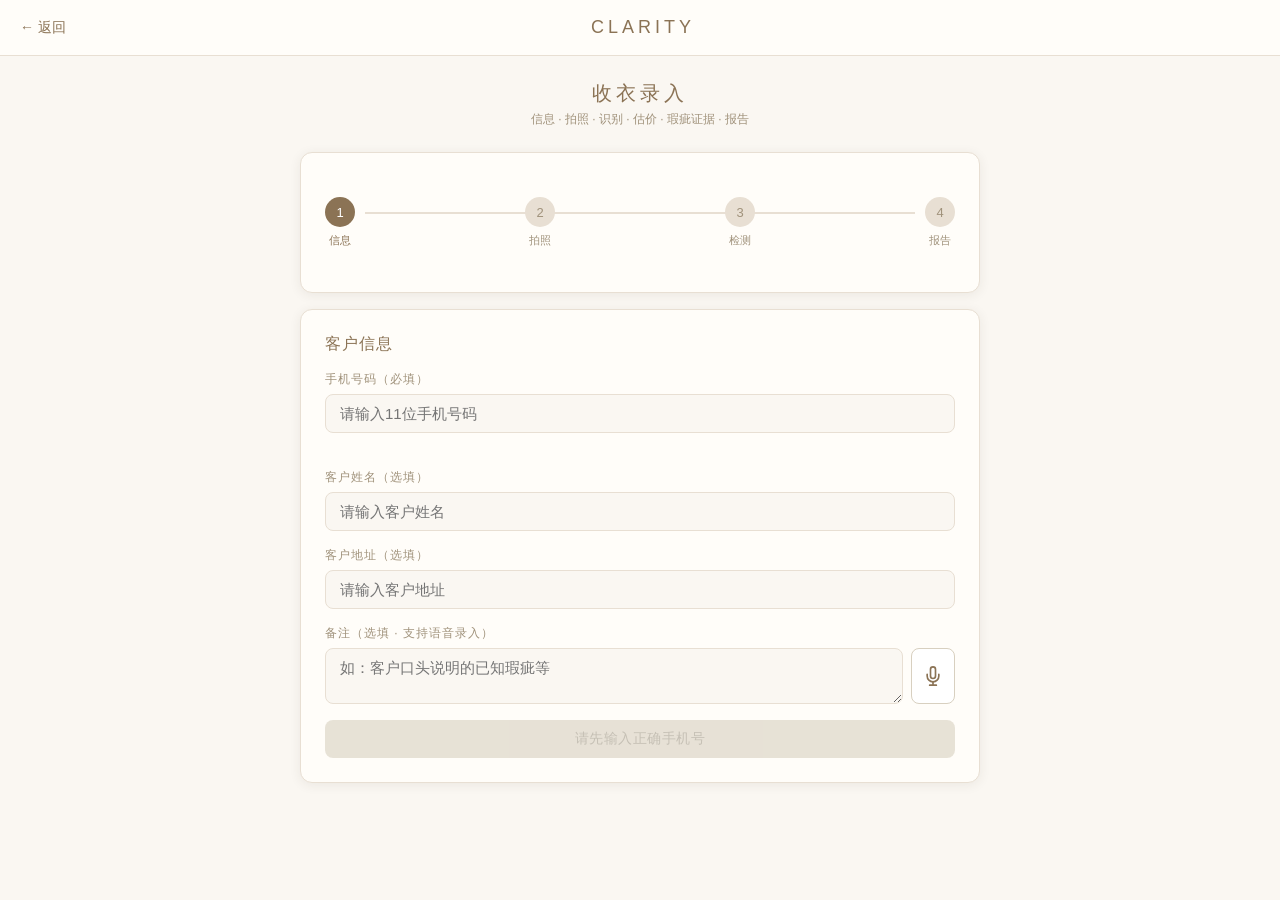
==== commit cfe18c61: "Add files via upload" ====
--- a/templates/intake.html
+++ b/templates/intake.html
@@ -196,19 +196,6 @@
     <div class="form-group">
       <label class="form-label">客户地址（选填）</label>
       <input type="text" class="form-input" id="customerAddress" placeholder="请输入客户地址">
-    </div>
-    <div class="form-group">
-      <label class="form-label">衣物品类（必选 · 提升AI检测准确率）</label>
-      <select class="form-input" id="garmentType" style="appearance:auto;cursor:pointer;">
-        <option value="">请选择衣物品类</option>
-        <option value="上衣">上衣</option>
-        <option value="裤子">裤子</option>
-        <option value="裙子">裙子</option>
-        <option value="外套">外套</option>
-        <option value="连衣裙">连衣裙</option>
-        <option value="西装">西装</option>
-        <option value="其他">其他</option>
-      </select>
     </div>
     <div class="form-group">
       <label class="form-label">备注（选填 · 支持语音录入）</label>
@@ -368,9 +355,6 @@
   const phone = document.getElementById('customerPhone').value.trim();
   if (!phone) return toast('请先输入手机号码');
   if (!/^1[3-9]\d{9}$/.test(phone)) return toast('手机号码格式不正确');
-  const gtype = document.getElementById('garmentType').value;
-  if (!gtype) return toast('请选择衣物品类');
-
   document.getElementById('section-info').style.display = 'none';
   document.getElementById('section-upload').style.display = '';
   setStep(2);
@@ -566,7 +550,6 @@
   formData.append('customer_name', name);
   formData.append('customer_phone', phone);
   formData.append('customer_address', document.getElementById('customerAddress').value.trim());
-  formData.append('garment_type', document.getElementById('garmentType').value);
   formData.append('notes', document.getElementById('notes').value);
   formData.append('photos', JSON.stringify(uploadedFiles));
   if (videoFile) formData.append('video', videoFile, videoFile.name);
@@ -641,7 +624,6 @@
   document.getElementById('customerName').value = '';
   document.getElementById('customerPhone').value = '';
   document.getElementById('customerAddress').value = '';
-  document.getElementById('garmentType').value = '';
   document.getElementById('notes').value = '';
   document.getElementById('section-result').style.display = 'none';
   document.getElementById('section-info').style.display = '';
